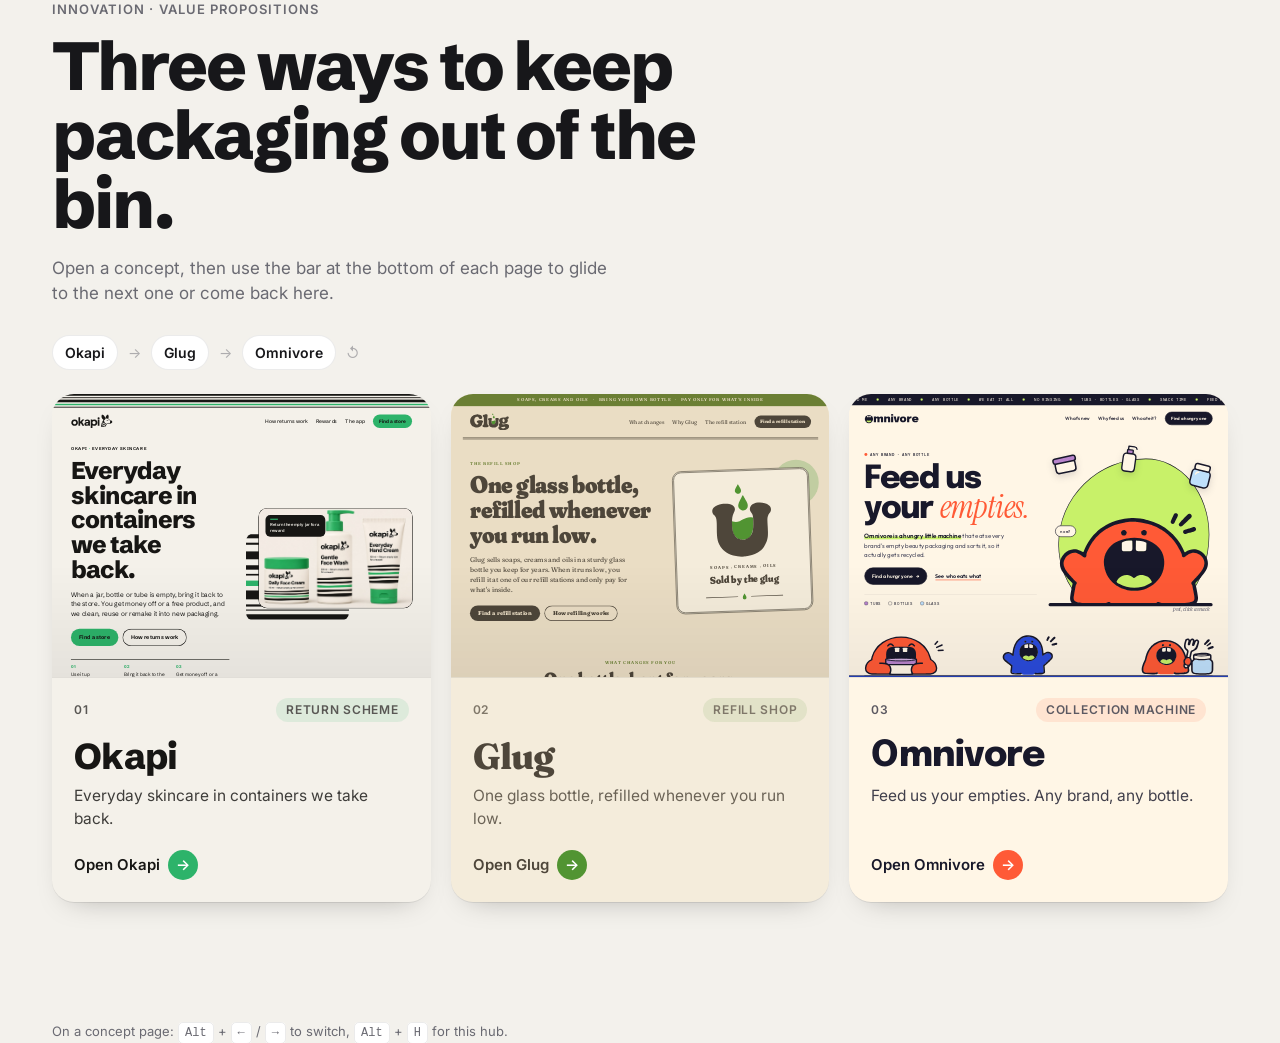
==== index.html @ 32e037a6 "Concept hub with Okapi, Glug and Omnivore pages Co-Authored-By: Claude Opus 5.5 <noreply@anthropic.c" ====
<!doctype html>
<html lang="en">
<head>
<meta charset="utf-8">
<meta name="viewport" content="width=device-width, initial-scale=1">
<title>Innovation Concepts</title>
<link rel="preconnect" href="https://fonts.googleapis.com">
<link rel="preconnect" href="https://fonts.gstatic.com" crossorigin>
<link rel="stylesheet" href="https://fonts.googleapis.com/css2?family=Epilogue:wght@800;900&family=Fraunces:opsz,wght@9..144,600;9..144,800&family=Schibsted+Grotesk:wght@500;700;800&family=Inter:wght@400;500;600&display=swap">
<link rel="stylesheet" href="hub/nav.css">
<script src="hub/pages.js"></script>
<style>
  :root {
    --bg: #F3F1EC; --surface: #FFFFFF; --ink: #17171A; --muted: #6A6A72; --line: rgba(0,0,0,.08);
  }
  @media (prefers-color-scheme: dark) {
    :root { --bg: #121214; --surface: #1C1C20; --ink: #F2F1EE; --muted: #9C9CA6; --line: rgba(255,255,255,.08); }
  }
  * { box-sizing: border-box; }
  html { -webkit-text-size-adjust: 100%; }
  body {
    margin: 0; background: var(--bg); color: var(--ink);
    font: 400 16px/1.5 Inter, system-ui, sans-serif;
    min-height: 100vh;
  }
  .wrap { max-width: 1240px; margin: 0 auto; padding: 0 16px; }
  @media (min-width: 720px) { .wrap { padding: 0 32px; } }

  header { padding: 56px 0 28px; }
  .eyebrow { font-size: 13px; font-weight: 600; letter-spacing: .08em; text-transform: uppercase; color: var(--muted); margin: 0 0 12px; }
  h1 { font: 800 clamp(36px, 6vw, 68px)/1.02 'Schibsted Grotesk', sans-serif; letter-spacing: -.03em; margin: 0; max-width: 16ch; }
  .lede { color: var(--muted); max-width: 52ch; margin: 16px 0 0; font-size: 17px; }

  /* Flow strip: the order the pages link in */
  .flow { display: flex; align-items: center; gap: 10px; margin: 28px 0 0; flex-wrap: wrap; font-size: 14px; color: var(--muted); }
  .flow a { color: var(--ink); text-decoration: none; font-weight: 600; padding: 6px 12px; border-radius: 999px; background: var(--surface); border: 1px solid var(--line); }
  .flow a:hover { border-color: currentColor; }
  .flow .sep { opacity: .5; }

  .grid { display: grid; gap: 20px; grid-template-columns: 1fr; padding: 24px 0 120px; }
  @media (min-width: 820px) { .grid { grid-template-columns: repeat(3, 1fr); } }

  .card {
    --c-bg: #fff; --c-ink: #000; --c-accent: #000;
    position: relative; display: flex; flex-direction: column;
    background: var(--c-bg); color: var(--c-ink); text-decoration: none;
    border-radius: 22px; overflow: hidden;
    box-shadow: 0 1px 0 var(--line), 0 12px 30px -18px rgba(0,0,0,.35);
    transform: translateY(16px); opacity: 0;
    animation: rise .7s cubic-bezier(.2,.7,.1,1) forwards;
    animation-delay: calc(var(--i) * 90ms + 80ms);
    transition: transform .35s cubic-bezier(.2,.7,.1,1), box-shadow .35s ease;
  }
  @keyframes rise { to { transform: none; opacity: 1; } }
  .card:hover, .card:focus-visible { transform: translateY(-6px); box-shadow: 0 1px 0 var(--line), 0 26px 50px -22px rgba(0,0,0,.45); outline: none; }
  .card:focus-visible { box-shadow: 0 0 0 3px var(--c-accent); }

  /* Live preview of the actual page */
  .preview { position: relative; aspect-ratio: 4 / 3; overflow: hidden; border-bottom: 1px solid rgba(0,0,0,.08); background: var(--c-bg); }
  .preview iframe {
    position: absolute; top: 0; left: 0; border: 0;
    width: 1280px; height: 960px; transform-origin: 0 0;
    pointer-events: none; transition: transform 1.2s cubic-bezier(.2,.7,.1,1);
  }
  .preview::after { content: ""; position: absolute; inset: 0; background: linear-gradient(to bottom, transparent 60%, rgba(0,0,0,.06)); }

  .body { padding: 20px 22px 22px; display: flex; flex-direction: column; gap: 10px; flex: 1; }
  .meta { display: flex; align-items: center; justify-content: space-between; font: 600 12px/1 Inter, sans-serif; letter-spacing: .06em; text-transform: uppercase; opacity: .7; }
  .tag { padding: 6px 10px; border-radius: 999px; background: color-mix(in srgb, var(--c-accent) 16%, transparent); color: var(--c-ink); opacity: 1; }
  .name { font-family: var(--c-font); font-weight: 800; font-size: 36px; line-height: 1; letter-spacing: -.02em; margin: 6px 0 0; }
  .line { margin: 0; font-size: 15.5px; opacity: .82; }
  .go { margin-top: auto; padding-top: 10px; display: inline-flex; align-items: center; gap: 8px; font-weight: 600; font-size: 15px; color: var(--c-ink); }
  .go i { display: inline-grid; place-items: center; width: 30px; height: 30px; border-radius: 50%; background: var(--c-accent); color: #fff; font-style: normal; transition: transform .3s ease; }
  .card:hover .go i { transform: translateX(4px); }

  footer { color: var(--muted); font-size: 13px; padding: 0 0 40px; }
  kbd { font: 500 12px/1 ui-monospace, monospace; padding: 3px 6px; border-radius: 5px; border: 1px solid var(--line); background: var(--surface); }

  @media (prefers-reduced-motion: reduce) { .card { animation: none; opacity: 1; transform: none; } }
</style>
</head>
<body>
  <header class="wrap">
    <p class="eyebrow">Innovation · Value propositions</p>
    <h1>Three ways to keep packaging out of the bin.</h1>
    <p class="lede">Open a concept, then use the bar at the bottom of each page to glide to the next one or come back here.</p>
    <nav class="flow" id="flow" aria-label="Page order"></nav>
  </header>

  <main class="wrap">
    <div class="grid" id="grid"></div>
  </main>

  <footer class="wrap">On a concept page: <kbd>Alt</kbd> + <kbd>←</kbd> / <kbd>→</kbd> to switch, <kbd>Alt</kbd> + <kbd>H</kbd> for this hub.</footer>

<script>
  (function () {
    var pages = window.HUB_PAGES, grid = document.getElementById("grid"), flow = document.getElementById("flow");
    var esc = function (s) { return String(s).replace(/[&<>"]/g, function (c) { return { "&": "&amp;", "<": "&lt;", ">": "&gt;", '"': "&quot;" }[c]; }); };

    flow.innerHTML = pages.map(function (p) { return '<a href="' + esc(p.href) + '">' + esc(p.name) + '</a>'; })
      .join('<span class="sep">→</span>') + '<span class="sep">↺</span>';

    grid.innerHTML = pages.map(function (p, i) {
      return '<a class="card" href="' + esc(p.href) + '" style="--i:' + i + ';--c-bg:' + p.bg + ';--c-ink:' + p.ink + ';--c-accent:' + p.accent + ';--c-font:' + esc(p.font) + '">' +
        '<div class="preview"><iframe src="' + esc(p.href) + '" loading="lazy" tabindex="-1" aria-hidden="true" title=""></iframe></div>' +
        '<div class="body">' +
          '<div class="meta"><span>' + esc(p.no) + '</span><span class="tag">' + esc(p.tag) + '</span></div>' +
          '<h2 class="name">' + esc(p.name) + '</h2>' +
          '<p class="line">' + esc(p.line) + '</p>' +
          '<span class="go">Open ' + esc(p.name) + ' <i>→</i></span>' +
        '</div></a>';
    }).join("");

    // Scale each 1280px-wide preview to fit its card; drift it down a little on hover.
    function fit() {
      document.querySelectorAll(".preview").forEach(function (box) {
        var f = box.querySelector("iframe"), s = box.clientWidth / 1280;
        f.dataset.s = s; f.style.transform = "scale(" + s + ")";
      });
    }
    fit(); addEventListener("resize", fit);
    grid.addEventListener("mouseover", function (e) {
      var c = e.target.closest(".card"); if (!c) return;
      var f = c.querySelector("iframe"); f.style.transform = "scale(" + f.dataset.s + ") translateY(-180px)";
    });
    grid.addEventListener("mouseout", function (e) {
      var c = e.target.closest(".card"); if (!c || c.contains(e.relatedTarget)) return;
      var f = c.querySelector("iframe"); f.style.transform = "scale(" + f.dataset.s + ")";
    });
  })();
</script>
</body>
</html>
---- hub/nav.css ----
/* Smooth cross-page transitions (Chrome/Edge/Safari 18+; others just navigate normally) */
@view-transition { navigation: auto; }

::view-transition-old(root) { animation: hub-out .35s cubic-bezier(.4,0,.2,1) both; }
::view-transition-new(root) { animation: hub-in .45s cubic-bezier(.2,0,0,1) both; }
@keyframes hub-out { to { opacity: 0; transform: scale(.985); filter: blur(2px); } }
@keyframes hub-in { from { opacity: 0; transform: translateY(14px); } }

@media (prefers-reduced-motion: reduce) {
  ::view-transition-old(root), ::view-transition-new(root) { animation: none; }
}

/* Floating navigator */
.hubnav {
  position: fixed; left: 50%; bottom: 18px; z-index: 2147483000;
  transform: translateX(-50%);
  display: flex; align-items: center; gap: 4px;
  padding: 6px; border-radius: 999px;
  background: rgba(20, 20, 22, .82);
  -webkit-backdrop-filter: blur(12px) saturate(1.4); backdrop-filter: blur(12px) saturate(1.4);
  box-shadow: 0 10px 30px rgba(0,0,0,.25), inset 0 0 0 1px rgba(255,255,255,.08);
  font: 500 14px/1 system-ui, -apple-system, "Segoe UI", sans-serif;
  color: #fff; view-transition-name: hubnav;
  transition: transform .3s ease, opacity .3s ease;
  max-width: calc(100vw - 32px);
}
.hubnav.is-hidden { transform: translate(-50%, 140%); opacity: 0; }
.hubnav a {
  display: inline-flex; align-items: center; gap: 8px;
  height: 36px; padding: 0 14px; border-radius: 999px;
  color: inherit; text-decoration: none; white-space: nowrap;
  transition: background .2s ease;
}
.hubnav a:hover, .hubnav a:focus-visible { background: rgba(255,255,255,.14); outline: none; }
.hubnav .hubnav-home { background: rgba(255,255,255,.1); }
.hubnav .hubnav-dots { display: flex; gap: 6px; padding: 0 10px; }
.hubnav .hubnav-dots a { width: 10px; height: 10px; padding: 0; border-radius: 50%; background: rgba(255,255,255,.3); }
.hubnav .hubnav-dots a[aria-current] { background: var(--hub-accent, #fff); width: 22px; border-radius: 6px; }
.hubnav .hubnav-dots a:hover { background: rgba(255,255,255,.7); }
.hubnav svg { width: 16px; height: 16px; flex: none; }

@media (max-width: 520px) {
  .hubnav { bottom: 12px; }
  .hubnav .hubnav-label { display: none; }
  .hubnav a { padding: 0 12px; }
}
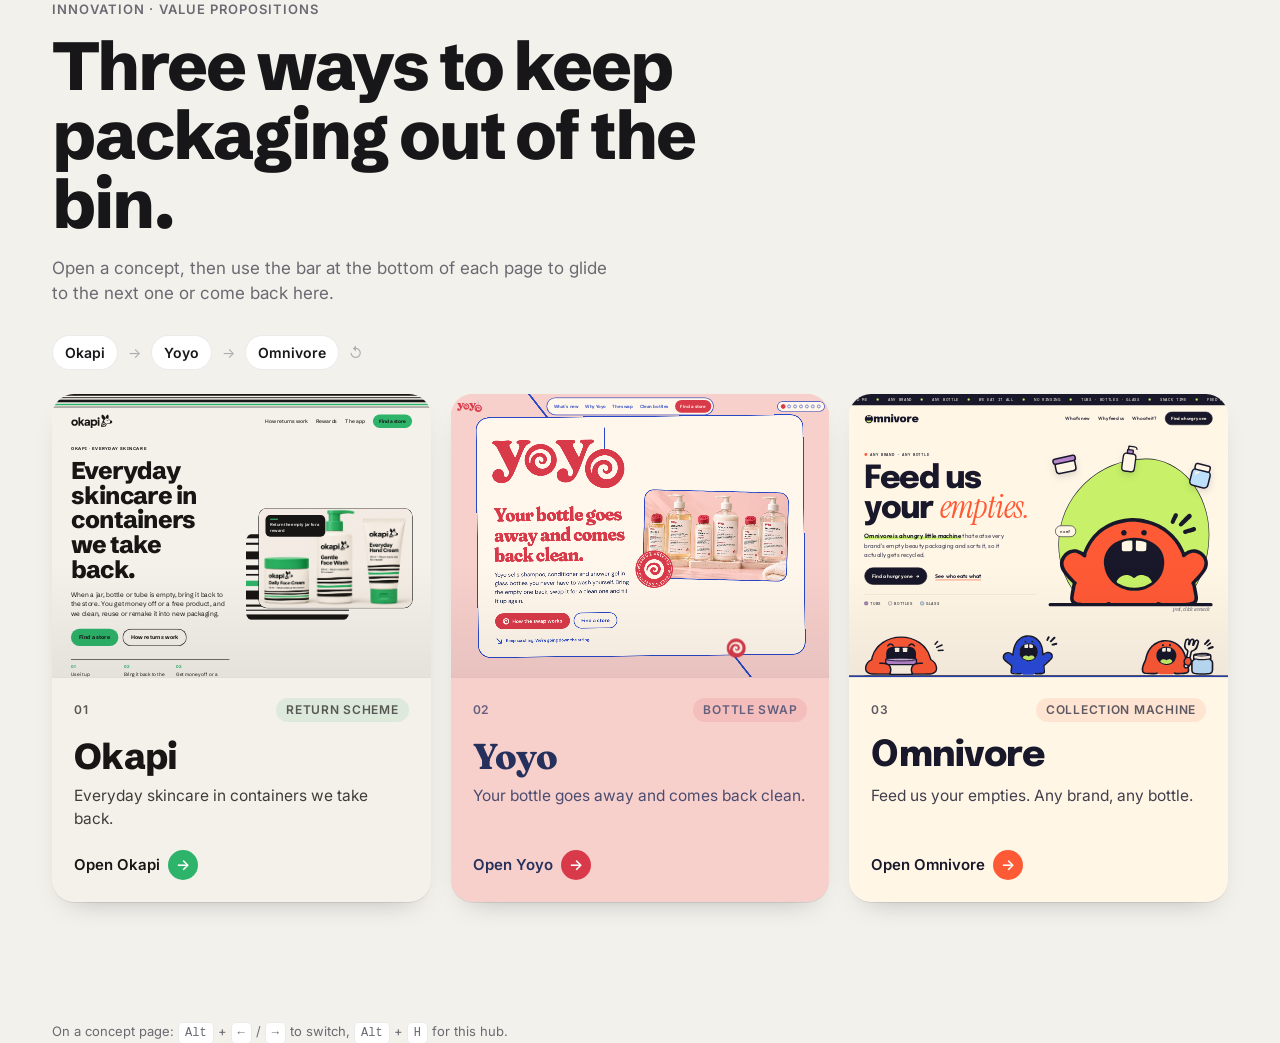
==== commit ce3e0386: "Add browser-tab icons for the hub and each concept Co-Authored-By: Claude Opus 5.5 <noreply@anthropi" ====
--- a/index.html
+++ b/index.html
@@ -4,6 +4,7 @@
 <meta charset="utf-8">
 <meta name="viewport" content="width=device-width, initial-scale=1">
 <title>Innovation Concepts</title>
+<link rel="icon" type="image/svg+xml" href="hub/favicon.svg">
 <link rel="preconnect" href="https://fonts.googleapis.com">
 <link rel="preconnect" href="https://fonts.gstatic.com" crossorigin>
 <link rel="stylesheet" href="https://fonts.googleapis.com/css2?family=Epilogue:wght@800;900&family=Fraunces:opsz,wght@9..144,600;9..144,800&family=Schibsted+Grotesk:wght@500;700;800&family=Inter:wght@400;500;600&display=swap">
